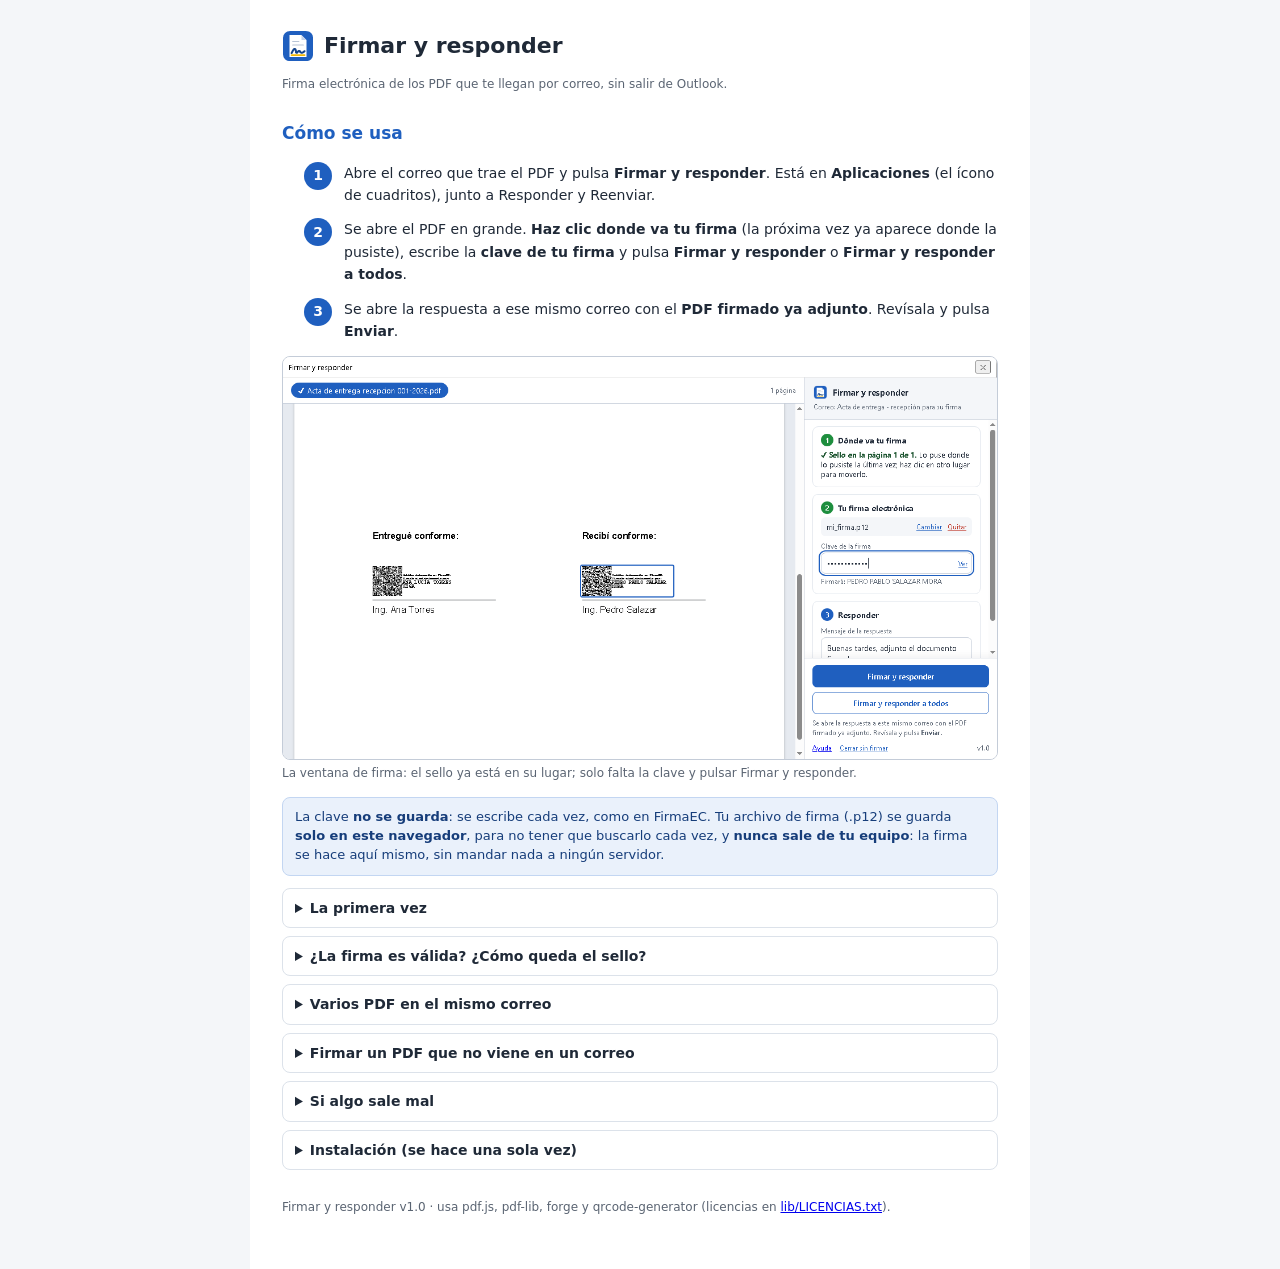
==== ayuda.html @ 7403b5e6 "Add files via upload" ====
<!doctype html>
<html lang="es">
<head>
<meta charset="utf-8">
<meta name="viewport" content="width=device-width, initial-scale=1">
<title>Ayuda - Firmar y responder</title>
<link rel="icon" href="img/icono-32.png">
<link rel="stylesheet" href="css/estilo.css">
<style>
  .hoja figure { margin: 14px 0; }
  .hoja figure img { max-width: 100%; border: 1px solid var(--borde); border-radius: 8px; display: block; }
  .hoja figcaption { font-size: 12px; color: var(--tenue); margin-top: 4px; }
  .pasos { counter-reset: paso; list-style: none; padding: 0; }
  .pasos > li { counter-increment: paso; position: relative; padding-left: 40px; margin: 12px 0; }
  .pasos > li::before {
    content: counter(paso); position: absolute; left: 0; top: 0; width: 28px; height: 28px; border-radius: 50%;
    background: var(--azul); color: #fff; display: grid; place-items: center; font-weight: 700; font-size: 14px;
  }
</style>
</head>
<body class="ayuda">
<main class="hoja">
  <h1><img src="img/icono-32.png" alt=""> Firmar y responder</h1>
  <p class="tenue">Firma electrónica de los PDF que te llegan por correo, sin salir de Outlook.</p>

  <h2>Cómo se usa</h2>
  <ol class="pasos">
    <li>Abre el correo que trae el PDF y pulsa <b>Firmar y responder</b>. Está en <b>Aplicaciones</b>
      (el ícono de cuadritos), junto a Responder y Reenviar.</li>
    <li>Se abre el PDF en grande. <b>Haz clic donde va tu firma</b> (la próxima vez ya aparece donde la pusiste),
      escribe la <b>clave de tu firma</b> y pulsa <b>Firmar y responder</b> o <b>Firmar y responder a todos</b>.</li>
    <li>Se abre la respuesta a ese mismo correo con el <b>PDF firmado ya adjunto</b>. Revísala y pulsa <b>Enviar</b>.</li>
  </ol>
  <figure>
    <img src="img/guia/ventana_firma.png" alt="Ventana de firma: el PDF a la izquierda con el sello puesto y, a la derecha, la clave y los botones para responder">
    <figcaption>La ventana de firma: el sello ya está en su lugar; solo falta la clave y pulsar Firmar y responder.</figcaption>
  </figure>

  <div class="aviso info">
    La clave <b>no se guarda</b>: se escribe cada vez, como en FirmaEC. Tu archivo de firma (.p12) se guarda
    <b>solo en este navegador</b>, para no tener que buscarlo cada vez, y <b>nunca sale de tu equipo</b>:
    la firma se hace aquí mismo, sin mandar nada a ningún servidor.
  </div>

  <details>
    <summary>La primera vez</summary>
    <p>El programa te pide tu archivo de firma: pulsa <b>Elegir mi archivo .p12…</b> y busca el archivo que te
      entregó la entidad de certificación (por ejemplo Security Data). Solo se pide una vez por navegador.</p>
    <figure>
      <img src="img/guia/primera_vez.png" alt="Primera vez: el botón Elegir mi archivo .p12">
      <figcaption>La primera vez se elige el archivo .p12; desde la segunda ya aparece solo.</figcaption>
    </figure>
    <p>Para quitarlo de este navegador (por ejemplo, si usas una computadora prestada) pulsa <b>Quitar</b> junto
      al nombre del archivo. Para usar otro archivo, pulsa <b>Cambiar</b>.</p>
  </details>

  <details>
    <summary>¿La firma es válida? ¿Cómo queda el sello?</summary>
    <p>Sí. Es una firma electrónica con tu certificado, del mismo tipo que la de FirmaEC (PDF firmado con
      SHA-512, “adbe.pkcs7.detached”). Lo que la hace válida es tu certificado, no el programa con que se firma.
      Se comprueba igual que siempre: abriendo el PDF firmado en FirmaEC, en la opción para
      <b>verificar un documento</b> (en la app del celular se llama «Verificar documento PDF»). No uses
      Adobe Reader para esto: con certificados de Ecuador suele decir «validez desconocida» aunque la
      firma esté bien.</p>
    <p>El sello se ve como el de FirmaEC: el código QR a la izquierda y tu nombre a la derecha. El QR dice quién
      firmó, la fecha y dónde validar.</p>
    <figure>
      <img src="img/guia/sello.png" alt="Dos sellos de firma en una misma acta, cada uno con su código QR y el nombre de quien firmó">
      <figcaption>Ejemplo con nombres inventados: a la izquierda, una firma anterior; a la derecha, la nueva.</figcaption>
    </figure>
    <p>Si el PDF ya trae firmas de otras personas, <b>se conservan</b>: la tuya se agrega al final sin tocar
      las anteriores, y todas siguen siendo válidas.</p>
  </details>

  <details>
    <summary>Varios PDF en el mismo correo</summary>
    <p>Arriba de la ventana aparece una pestaña por cada PDF. Pon el sello en los que quieras firmar (se marcan
      con ✔). Al pulsar Firmar y responder se adjuntan todos los firmados. Los que no tienen sello no se firman
      ni se adjuntan.</p>
  </details>

  <details>
    <summary>Firmar un PDF que no viene en un correo</summary>
    <p>Abre <a href="firmar.html" target="_blank" rel="noopener">esta página</a> directamente en el navegador:
      eliges (o arrastras) el PDF, pones el sello, escribes tu clave y pulsas <b>Firmar y descargar</b>.
      Se descarga una copia con <i>-signed</i> al final del nombre; el original no cambia.</p>
  </details>

  <details>
    <summary>Si algo sale mal</summary>
    <ul>
      <li><b>«La clave no es correcta»</b>: escríbela de nuevo; ojo con las mayúsculas. Con el botón <b>Ver</b>
        puedes mirar lo que escribiste.</li>
      <li><b>«Tu firma electrónica venció»</b>: hay que renovarla con la entidad que la emitió.</li>
      <li><b>«Este PDF está protegido»</b> o <b>«tiene clave para abrirlo»</b>: pide a quien lo envió una versión
        sin protección.</li>
      <li><b>No aparece el botón</b>: en el correo abierto, pulsa <b>Aplicaciones</b> (en la barra del
        mensaje, junto a Responder y Reenviar) y busca Firmar y responder. Para tenerlo siempre a la vista:
        <b>Más aplicaciones</b> → clic derecho sobre Firmar y responder → <b>Anclar</b>.</li>
      <li><b>«Tu Outlook no deja adjuntar el PDF firmado automáticamente»</b>: pasa con versiones antiguas del
        Outlook de escritorio. El panel deja descargar el PDF firmado para adjuntarlo a mano; o usa Outlook en el
        navegador.</li>
      <li>Cada aviso tiene un <b>Detalle técnico</b> que se puede abrir; sirve para pedir ayuda.</li>
    </ul>
  </details>

  <details>
    <summary>Instalación (se hace una sola vez)</summary>
    <ol>
      <li>Quien lo instala publica la carpeta <code>sitio</code> en una dirección pública <code>https</code>
        (por ejemplo, GitHub Pages) y corre <code>GENERAR_MANIFIESTO.bat</code>, que crea <code>manifest.xml</code>.</li>
      <li>En Outlook en el navegador abre <a href="https://aka.ms/olksideload" target="_blank" rel="noopener">aka.ms/olksideload</a>
        → ventana <b>Complementos para Outlook</b> → <b>Mis complementos</b> → sección <b>Complementos personalizados</b>
        → <b>Agregar un complemento personalizado</b> → <b>Agregar desde archivo</b> → elige <code>manifest.xml</code>
        → <b>Instalar</b>.</li>
      <li>Si no aparece «Agregar un complemento personalizado», el administrador de Microsoft 365 debe instalarlo.</li>
    </ol>
  </details>

  <p class="tenue" style="margin-top:28px">Firmar y responder v1.0 · usa pdf.js, pdf-lib, forge y qrcode-generator
    (licencias en <a href="lib/LICENCIAS.txt" target="_blank" rel="noopener">lib/LICENCIAS.txt</a>).</p>
</main>
</body>
</html>
---- css/estilo.css ----
/* Firmar y responder - estilos (paleta del panel del Portal) */
:root {
  --azul: #1F5FBF;
  --azul-hover: #194f9f;
  --franja: #F4F6F9;
  --borde: #C4CCD8;
  --borde-suave: #DCE2EA;
  --rojo: #C0392B;
  --texto: #1F2937;
  --tenue: #5A6472;
  --fondo-visor: #E6EAF0;
  --fuente: "Segoe UI", system-ui, -apple-system, Roboto, Arial, sans-serif;
}
[hidden] { display: none !important; }
* { box-sizing: border-box; }
html, body { margin: 0; padding: 0; }
body { font-family: var(--fuente); font-size: 14px; color: var(--texto); background: #fff; }

/* ---------- controles ---------- */
.btn {
  display: inline-flex; align-items: center; justify-content: center; gap: 8px;
  border: 1px solid var(--borde); background: #fff; color: var(--texto);
  border-radius: 8px; padding: 9px 14px; font: inherit; font-weight: 600; cursor: pointer;
  transition: background .15s, border-color .15s, box-shadow .15s;
}
.btn:hover { border-color: var(--azul); }
.btn:focus-visible, .btn-texto:focus-visible, input:focus-visible, textarea:focus-visible {
  outline: 2px solid var(--azul); outline-offset: 2px;
}
.btn.primario { background: var(--azul); border-color: var(--azul); color: #fff; }
.btn.primario:hover { background: var(--azul-hover); }
.btn.secundario { background: #fff; border-color: var(--azul); color: var(--azul); }
.btn.secundario:hover { background: #EEF3FB; }
.btn.peligro { color: var(--rojo); border-color: #E7B7B1; }
.btn:disabled { opacity: .55; cursor: not-allowed; }
.btn.ancho { width: 100%; }
.btn-texto {
  background: none; border: none; padding: 0; font: inherit; color: var(--azul);
  cursor: pointer; text-decoration: underline; text-underline-offset: 2px;
}
.btn-texto.rojo { color: var(--rojo); }
label { display: block; font-size: 12px; color: var(--tenue); margin: 10px 0 4px; }
input[type=password], input[type=text], textarea {
  width: 100%; border: 1px solid var(--borde); border-radius: 8px; padding: 8px 10px;
  font: inherit; color: var(--texto); background: #fff;
}
textarea { resize: vertical; min-height: 64px; }
.tenue { color: var(--tenue); font-size: 12px; }
.aviso { padding: 10px 12px; border-radius: 8px; font-size: 13px; line-height: 1.45; }
.aviso.error { background: #FDECEA; border: 1px solid #F5C2BC; color: #8A1F14; }
.aviso.ok { background: #E8F5EC; border: 1px solid #B8DFC4; color: #1E5631; }
.aviso.info { background: #EAF1FB; border: 1px solid #C3D6F2; color: #163D7A; }
.aviso details { margin-top: 6px; }
.aviso summary { cursor: pointer; font-size: 12px; }
.aviso pre { white-space: pre-wrap; word-break: break-word; font-size: 11px; margin: 6px 0 0; }
.girando {
  display: inline-block; width: 16px; height: 16px; border-radius: 50%;
  border: 2px solid rgba(255,255,255,.5); border-top-color: #fff; animation: girar .8s linear infinite;
}
.girando.oscuro { border-color: rgba(31,95,191,.25); border-top-color: var(--azul); }
@keyframes girar { to { transform: rotate(360deg); } }

/* ---------- ventana de firma ---------- */
body.dialogo { height: 100vh; overflow: hidden; }
.app { display: grid; grid-template-columns: minmax(0, 1fr) 340px; height: 100vh; }
.visor { display: flex; flex-direction: column; background: var(--fondo-visor); min-width: 0; min-height: 0; }
.visor-barra {
  display: flex; align-items: center; justify-content: space-between; gap: 12px;
  padding: 8px 14px; background: #fff; border-bottom: 1px solid var(--borde); min-height: 46px;
}
.docs { display: flex; gap: 6px; overflow-x: auto; min-width: 0; }
.doc-tab {
  display: inline-flex; align-items: center; gap: 6px; border: 1px solid var(--borde); border-radius: 16px;
  padding: 4px 12px; background: #fff; cursor: pointer; white-space: nowrap; max-width: 300px;
  font: inherit; font-size: 13px; color: var(--texto);
}
.doc-tab span.nombre { overflow: hidden; text-overflow: ellipsis; min-width: 0; }
.doc-tab.activo { background: var(--azul); color: #fff; border-color: var(--azul); }
.doc-tab .marca-ok { color: #1E8E3E; font-weight: 700; }
.doc-tab.activo .marca-ok { color: #fff; }
.visor-acciones { display: flex; align-items: center; gap: 14px; white-space: nowrap; }
.paginas { position: relative; flex: 1; overflow: auto; scrollbar-gutter: stable; padding: 18px 18px 30px; display: flex; flex-direction: column; align-items: center; gap: 24px; }
.pagina { position: relative; background: #fff; box-shadow: 0 1px 4px rgba(0,0,0,.25); cursor: crosshair; flex: none; }
.pagina canvas.lienzo { display: block; width: 100%; height: 100%; }
.pagina .pie-pagina { position: absolute; right: 0; bottom: -17px; font-size: 11px; color: var(--tenue); }
.sello {
  position: absolute; pointer-events: none; background: rgba(255,255,255,.92);
  outline: 2px solid var(--azul); outline-offset: 1px; border-radius: 1px;
}
.sello canvas { display: block; width: 100%; height: 100%; }
.sello.fantasma { opacity: .6; outline-style: dashed; }
.vacio {
  margin: auto; max-width: 420px; text-align: center; color: var(--tenue); padding: 30px;
  display: flex; flex-direction: column; align-items: center; gap: 14px;
}
.vacio.soltar { border: 2px dashed var(--azul); border-radius: 12px; background: rgba(31,95,191,.06); }

.panel { background: #fff; border-left: 1px solid var(--borde); display: flex; flex-direction: column; overflow: hidden; min-height: 0; }
.panel-cuerpo { flex: 1; overflow-y: auto; min-height: 0; padding-bottom: 12px; }
.panel-acciones { flex: none; border-top: 1px solid var(--borde); padding: 12px 14px 0; background: #fff; box-shadow: 0 -4px 12px rgba(16, 24, 40, .05); }
.panel-acciones .aviso { margin: 0 0 10px; max-height: 32vh; overflow-y: auto; }
.panel-acciones .botones { margin-top: 0; }
.panel-acciones .nota { margin: 8px 0 0; }
.panel-cab { padding: 14px 16px; background: var(--franja); border-bottom: 1px solid var(--borde); }
.marca { display: flex; align-items: center; gap: 10px; font-weight: 700; font-size: 15px; }
.marca img { width: 24px; height: 24px; }
.asunto { margin-top: 6px; font-size: 12px; color: var(--tenue); overflow: hidden; text-overflow: ellipsis; display: -webkit-box; -webkit-line-clamp: 2; -webkit-box-orient: vertical; }
.tarjeta { margin: 12px 14px 0; padding: 12px 14px 14px; border: 1px solid var(--borde-suave); border-radius: 10px; }
.tarjeta h2 { font-size: 14px; margin: 0 0 6px; display: flex; align-items: center; gap: 8px; }
.tarjeta p { margin: 4px 0; line-height: 1.45; }
.num {
  display: inline-grid; place-items: center; width: 22px; height: 22px; border-radius: 50%;
  background: var(--azul); color: #fff; font-size: 12px; flex: none;
}
.tarjeta.hecha .num { background: #1E8E3E; }
.estado-sello { margin-top: 6px; font-size: 13px; }
.estado-sello b { color: #1E5631; }
.archivo-p12 {
  display: flex; align-items: center; justify-content: space-between; gap: 8px;
  padding: 8px 10px; background: var(--franja); border-radius: 8px; font-size: 13px;
}
.archivo-p12 .nombre { overflow: hidden; text-overflow: ellipsis; white-space: nowrap; min-width: 0; }
.archivo-p12 .acciones { display: flex; gap: 10px; flex: none; font-size: 12px; }
.clave { position: relative; }
.clave input { padding-right: 64px; }
.clave .btn-ver { position: absolute; right: 8px; top: 50%; transform: translateY(-50%); font-size: 12px; }
.firmante { margin-top: 6px; }
.botones { display: flex; flex-direction: column; gap: 8px; margin-top: 12px; }
.nota { font-size: 12px; color: var(--tenue); line-height: 1.4; }
.panel-pie { padding: 10px 0 12px; font-size: 12px; color: var(--tenue); display: flex; gap: 14px; align-items: center; }
.solo-outlook, .solo-suelto { display: none; }
body.modo-outlook .solo-outlook, body.modo-suelto .solo-suelto { display: block; }
body.modo-outlook .botones.solo-outlook, body.modo-suelto .botones.solo-suelto { display: flex; }
body.modo-outlook .btn-texto.solo-outlook { display: inline; }
body.modo-outlook .solo-suelto, body.modo-suelto .solo-outlook { display: none !important; }

@media (max-width: 820px) {
  body.dialogo { overflow: auto; height: auto; }
  .app { grid-template-columns: 1fr; height: auto; }
  .visor { height: 62vh; }
  .panel { border-left: none; border-top: 1px solid var(--borde); overflow: visible; }
  .panel-cuerpo { overflow: visible; }
  .panel-acciones { position: sticky; bottom: 0; }
}

/* ---------- panel de Outlook ---------- */
body.panel-tarea { padding: 14px; }
.cab { display: flex; gap: 10px; align-items: center; margin-bottom: 12px; }
.cab img { width: 32px; height: 32px; }
.cab h1 { font-size: 16px; margin: 0; }
.cab p { margin: 2px 0 0; }
.lista { margin: 12px 0; display: flex; flex-direction: column; gap: 6px; }
.item-pdf { display: flex; align-items: center; gap: 8px; padding: 8px 10px; border: 1px solid var(--borde-suave); border-radius: 8px; font-size: 13px; }
.item-pdf .icono { width: 26px; height: 30px; border-radius: 3px; background: var(--rojo); color: #fff; font-size: 9px; font-weight: 700; display: grid; place-items: end center; padding-bottom: 3px; flex: none; }
.item-pdf .nombre { overflow: hidden; text-overflow: ellipsis; white-space: nowrap; min-width: 0; flex: 1; }
.panel-tarea .acciones { display: flex; flex-direction: column; gap: 8px; margin-top: 10px; }
.panel-tarea footer { margin-top: 18px; font-size: 12px; color: var(--tenue); }
.descargas a { display: block; margin-top: 6px; }

/* ---------- ayuda ---------- */
body.ayuda { background: var(--franja); }
.hoja { max-width: 780px; margin: 0 auto; background: #fff; padding: 28px 32px 40px; line-height: 1.6; min-height: 100vh; }
.hoja h1 { font-size: 22px; margin: 0 0 4px; display: flex; gap: 10px; align-items: center; }
.hoja h1 img { width: 32px; height: 32px; }
.hoja h2 { font-size: 17px; margin: 26px 0 8px; color: var(--azul); }
.hoja ol, .hoja ul { padding-left: 22px; }
.hoja li { margin: 4px 0; }
.hoja details { border: 1px solid var(--borde-suave); border-radius: 8px; padding: 8px 12px; margin: 8px 0; }
.hoja summary { cursor: pointer; font-weight: 600; }
.hoja code { background: var(--franja); padding: 1px 5px; border-radius: 4px; font-size: 13px; }
.hoja .aviso { margin: 12px 0; }
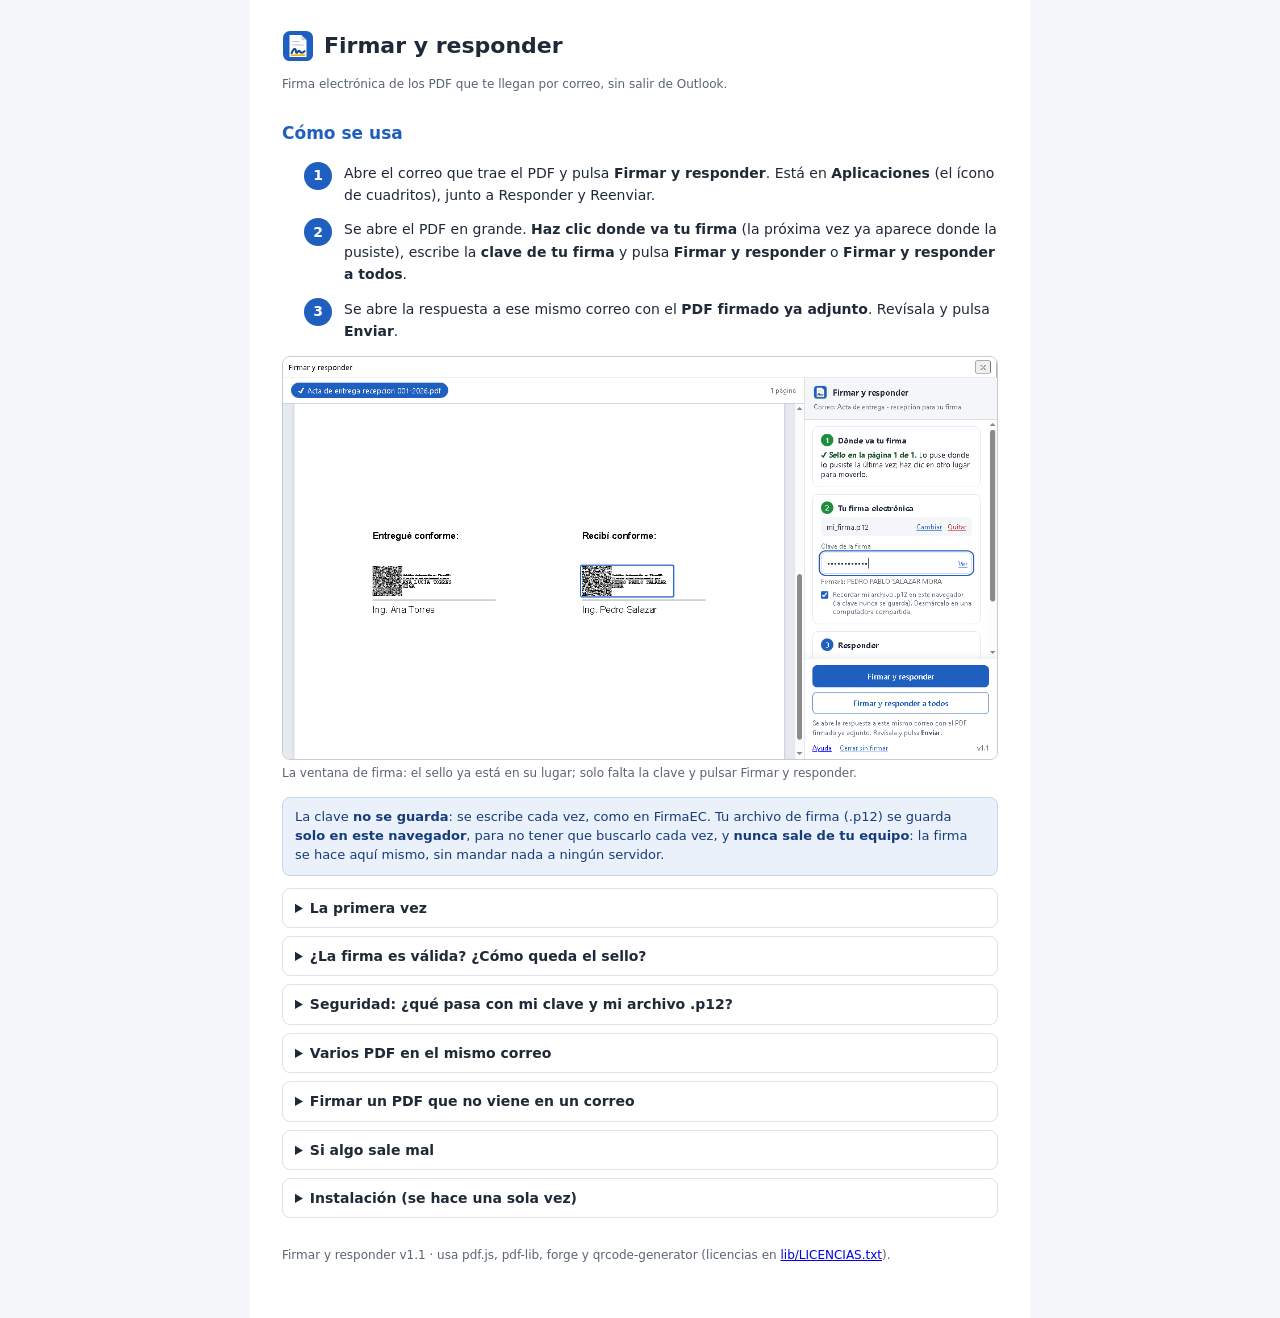
==== commit c3b6e1a3: "Add files via upload" ====
--- a/ayuda.html
+++ b/ayuda.html
@@ -2,6 +2,7 @@
 <html lang="es">
 <head>
 <meta charset="utf-8">
+<meta http-equiv="Content-Security-Policy" content="default-src 'self'; script-src 'none'; style-src 'self' 'unsafe-inline'; img-src 'self'; object-src 'none'; base-uri 'self'; form-action 'none'">
 <meta name="viewport" content="width=device-width, initial-scale=1">
 <title>Ayuda - Firmar y responder</title>
 <link rel="icon" href="img/icono-32.png">
@@ -73,6 +74,28 @@
   </details>
 
   <details>
+    <summary>Seguridad: ¿qué pasa con mi clave y mi archivo .p12?</summary>
+    <ul>
+      <li><b>Tu clave</b> se escribe en la ventana de firma, se usa en ese momento para abrir tu .p12 y firmar, y se
+        borra. No se guarda en ningún lado y no se envía a ninguna parte.</li>
+      <li><b>Tu archivo .p12</b>: si dejas marcada la casilla <b>Recordar</b>, queda guardado dentro de tu navegador,
+        en tu computadora, como si estuviera en tu escritorio, y sigue protegido por su clave. En una computadora
+        compartida, desmarca <b>Recordar</b> o pulsa <b>Quitar</b> al terminar.</li>
+      <li><b>Lo que sale de tu computadora</b> es solo el PDF firmado, y solo cuando tú pulsas <b>Enviar</b>. El
+        complemento no envía correos por su cuenta.</li>
+      <li><b>Lo que ve en Outlook</b>: solo el correo que tienes abierto (su asunto y sus adjuntos). No puede leer
+        otros correos ni tus contactos.</li>
+      <li>Cada página trae una <b>política de seguridad</b> que hace que el propio navegador prohíba enviar datos a
+        cualquier servidor que no sea este sitio y cargar código de otros lados (salvo office.js de Microsoft,
+        obligatorio en Outlook).</li>
+      <li>Lo único en lo que hay que confiar es en <b>quien controla el sitio publicado</b>. Quien lo publica
+        tiene un <code>COMPROBAR_SITIO.bat</code> que verifica, archivo por archivo, que lo publicado no haya
+        cambiado.</li>
+      <li>Nadie te pedirá nunca tu clave por correo ni por teléfono. Tu .p12 y tu clave no se comparten.</li>
+    </ul>
+  </details>
+
+  <details>
     <summary>Varios PDF en el mismo correo</summary>
     <p>Arriba de la ventana aparece una pestaña por cada PDF. Pon el sello en los que quieras firmar (se marcan
       con ✔). Al pulsar Firmar y responder se adjuntan todos los firmados. Los que no tienen sello no se firman
@@ -89,6 +112,15 @@
   <details>
     <summary>Si algo sale mal</summary>
     <ul>
+      <li><b>Firmé pero no veo la respuesta (no aparece Enviar)</b>: Outlook abre la respuesta en una
+        <b>ventana nueva</b>. Mira la ventana principal de Outlook o la carpeta <b>Borradores</b>. Si en la barra de
+        direcciones del navegador aparece el aviso de <b>ventana emergente bloqueada</b>, ábrelo y elige
+        «Permitir siempre» para Outlook. Después pulsa <b>¿No ves la respuesta? Ábrela otra vez</b> en el panel:
+        se abre con el mismo PDF firmado, sin volver a firmar.
+        <figure>
+          <img src="img/guia/panel_listo.png" alt="El panel después de firmar, con el botón ¿No ves la respuesta? Ábrela otra vez" style="max-width:360px">
+          <figcaption>El panel después de firmar: si la respuesta no apareció, el botón la abre otra vez.</figcaption>
+        </figure></li>
       <li><b>«La clave no es correcta»</b>: escríbela de nuevo; ojo con las mayúsculas. Con el botón <b>Ver</b>
         puedes mirar lo que escribiste.</li>
       <li><b>«Tu firma electrónica venció»</b>: hay que renovarla con la entidad que la emitió.</li>
@@ -117,7 +149,7 @@
     </ol>
   </details>
 
-  <p class="tenue" style="margin-top:28px">Firmar y responder v1.0 · usa pdf.js, pdf-lib, forge y qrcode-generator
+  <p class="tenue" style="margin-top:28px">Firmar y responder v1.1 · usa pdf.js, pdf-lib, forge y qrcode-generator
     (licencias en <a href="lib/LICENCIAS.txt" target="_blank" rel="noopener">lib/LICENCIAS.txt</a>).</p>
 </main>
 </body>
--- a/css/estilo.css
+++ b/css/estilo.css
@@ -123,6 +123,10 @@
 .archivo-p12 .acciones { display: flex; gap: 10px; flex: none; font-size: 12px; }
 .clave { position: relative; }
 .clave input { padding-right: 64px; }
+/* Edge pone su propio ojo en los cuadros de clave; ya está el botón «Ver» (salían dos) */
+.clave input::-ms-reveal, .clave input::-ms-clear { display: none; }
+.recordar { display: flex; align-items: flex-start; gap: 8px; margin: 8px 0 0; font-size: 12px; color: var(--tenue); cursor: pointer; }
+.recordar input { margin: 2px 0 0; accent-color: var(--azul); }
 .clave .btn-ver { position: absolute; right: 8px; top: 50%; transform: translateY(-50%); font-size: 12px; }
 .firmante { margin-top: 6px; }
 .botones { display: flex; flex-direction: column; gap: 8px; margin-top: 12px; }
